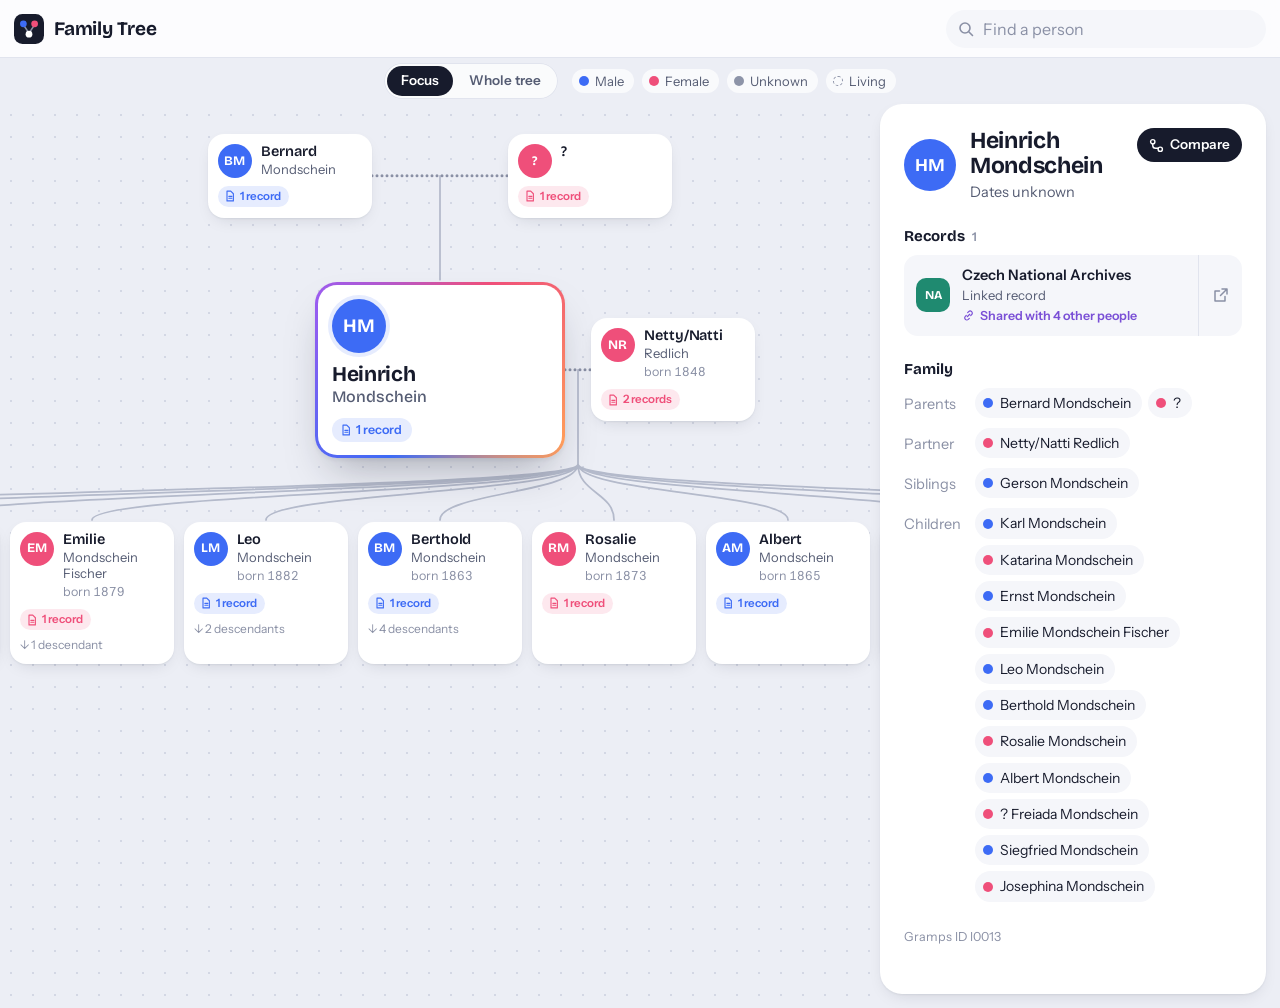
==== familytree-v2/index.html @ 8857d2f7 "Add family tree v2 with a whole-tree view at /familytree-v2 Copy of /familytree with a "Whole tree" " ====
<!DOCTYPE html>
<html lang="en">
<head>
<meta charset="utf-8">
<meta name="viewport" content="width=device-width, initial-scale=1, viewport-fit=cover">
<title>Family Tree</title>
<meta name="description" content="An interactive family tree.">
<meta name="robots" content="noindex">
<link rel="icon" href="data:image/svg+xml,%3Csvg xmlns=%27http://www.w3.org/2000/svg%27 viewBox=%270 0 4 4%27%3E%3Crect width=%274%27 height=%274%27 fill=%27%231d2826%27/%3E%3Ccircle cx=%271.2%27 cy=%271.2%27 r=%27.7%27 fill=%27%233d6bf5%27/%3E%3Ccircle cx=%272.8%27 cy=%271.2%27 r=%27.7%27 fill=%27%23ef4f7a%27/%3E%3Ccircle cx=%272%27 cy=%272.9%27 r=%27.7%27 fill=%27%23fff%27/%3E%3C/svg%3E">
<link rel="preconnect" href="https://fonts.googleapis.com">
<link rel="preconnect" href="https://fonts.gstatic.com" crossorigin>
<link href="https://fonts.googleapis.com/css2?family=Bricolage+Grotesque:opsz,wght@12..96,500..700&family=Instrument+Sans:wght@400;500;600&display=swap" rel="stylesheet">
<link rel="stylesheet" href="style.css?v=9">
</head>
<body>
<header class="bar">
  <button class="title" id="homeBtn" type="button" title="Back to the starting person">
    <svg class="logo" viewBox="0 0 32 32" aria-hidden="true">
      <rect width="32" height="32" rx="9" fill="#171b2c"/>
      <path d="M10 11.5 16 20.5 22 11.5" fill="none" stroke="#8a90a5" stroke-width="1.6" stroke-linecap="round"/>
      <circle cx="10" cy="10.5" r="3.6" fill="#3d6bf5"/><circle cx="22" cy="10.5" r="3.6" fill="#ef4f7a"/>
      <circle cx="16" cy="21.5" r="3.6" fill="#fff"/>
    </svg>
    <span class="title-text" id="siteTitle">Family Tree</span>
  </button>
  <div class="search">
    <label for="q" class="sr-only">Find a person</label>
    <svg viewBox="0 0 16 16" aria-hidden="true"><circle cx="7" cy="7" r="5" fill="none" stroke="currentColor" stroke-width="1.6"/><path d="m11 11 3.5 3.5" stroke="currentColor" stroke-width="1.6" stroke-linecap="round"/></svg>
    <input id="q" type="search" placeholder="Find a person" autocomplete="off" spellcheck="false">
    <ul id="results" class="results" role="listbox" hidden></ul>
  </div>
</header>

<div class="subbar">
<div class="views" role="group" aria-label="View">
  <button type="button" data-view="focus" aria-pressed="true">Focus</button>
  <button type="button" data-view="all" aria-pressed="false">Whole tree</button>
</div>
<div class="legend" aria-hidden="true">
  <span><i class="dot m"></i>Male</span>
  <span><i class="dot f"></i>Female</span>
  <span><i class="dot u"></i>Unknown</span>
  <span><i class="dot living"></i>Living</span>
</div>
</div>

<main class="layout">
  <div class="pick-banner" id="pickBanner" role="status" hidden></div>
  <section class="whole" id="wholeView" aria-label="Whole family tree">
    <svg id="wSvg" class="w-svg" role="group" aria-label="All people in the tree. Drag to move, pinch or use the buttons to zoom.">
      <defs>
        <linearGradient id="wGrad" x1="0" y1="0" x2="1" y2="1">
          <stop offset="0" stop-color="#3d6bf5"/><stop offset=".5" stop-color="#9a5cf0"/><stop offset="1" stop-color="#ef4f7a"/>
        </linearGradient>
      </defs>
      <g id="wLayer"></g>
    </svg>
    <div class="w-zoom">
      <button type="button" data-zoom="in" aria-label="Zoom in">+</button>
      <button type="button" data-zoom="out" aria-label="Zoom out">−</button>
      <button type="button" data-zoom="fit" aria-label="Show the whole tree">Fit</button>
    </div>
    <button type="button" class="rel-btn w-only" id="wOnly" hidden></button>
    <p class="w-hint" id="wHint" hidden></p>
  </section>
  <section class="stage" id="stage" aria-label="Family tree">
    <div class="rel-view" id="relView" aria-label="Relationship path">
      <div class="rel-bar" id="relBar"></div>
      <div class="rel-canvas" id="relCanvas"><svg class="wires" id="relWires" aria-hidden="true"></svg></div>
    </div>
    <div class="canvas" id="canvas">
      <svg class="wires" id="wires" aria-hidden="true"></svg>
      <div class="gen gp" id="rowGP"></div>
      <div class="gen par" id="rowP"></div>
      <div class="gen focus-row" id="rowF"></div>
      <div class="gen kids" id="rowC"></div>
    </div>
  </section>

  <aside class="sheet" id="sheet" aria-label="Person details">
    <button class="grip" id="grip" type="button" aria-expanded="false" aria-controls="sheetBody">
      <span class="grip-bar" aria-hidden="true"></span>
      <span class="sr-only">Show or hide details</span>
    </button>
    <div class="sheet-body" id="sheetBody"></div>
  </aside>
</main>

<div class="viewer-backdrop" id="vBackdrop"></div>
<section class="viewer" id="viewer" role="dialog" aria-modal="true" aria-labelledby="vName" aria-hidden="true">
  <div class="v-head">
    <div class="v-top">
      <div class="v-who"><strong id="vName"></strong><span id="vSub"></span></div>
      <a class="v-btn" id="vExt" target="_blank" rel="noopener noreferrer">
        <svg viewBox="0 0 16 16" aria-hidden="true"><path d="M9 2h5v5M14 2 7.5 8.5M12 9.5V14H2V4h4.5" fill="none" stroke="currentColor" stroke-width="1.5" stroke-linecap="round" stroke-linejoin="round"/></svg>
        <span>New tab</span>
      </a>
      <button class="v-btn icon" id="vClose" type="button" aria-label="Close record viewer">
        <svg viewBox="0 0 16 16" aria-hidden="true"><path d="m3.5 3.5 9 9m0-9-9 9" stroke="currentColor" stroke-width="1.7" stroke-linecap="round"/></svg>
      </button>
    </div>
    <div class="v-tabs" id="vTabs" role="tablist" aria-label="Records"></div>
  </div>
  <div class="v-shared" id="vShared" hidden></div>
  <div class="v-body" id="vBody"></div>
</section>

<noscript><p class="noscript">This family tree needs JavaScript to display.</p></noscript>
<script src="app.js?v=9"></script>
</body>
</html>
---- familytree-v2/style.css ----
:root {
  --bg: #eceef5;
  --dot: #d3d7e4;
  --surface: #ffffff;
  --surface-2: #f5f6fa;
  --ink: #171b2c;
  --ink-2: #555c73;
  --ink-3: #8a90a5;
  --line: #e1e4ee;
  --wire: #b4bacb;

  --male: #3d6bf5;
  --male-soft: #e6ecfe;
  --female: #ef4f7a;
  --female-soft: #fde8ee;
  --unknown: #8d94a8;
  --unknown-soft: #eceef3;
  --ring: conic-gradient(from 210deg, var(--male), #9a5cf0, var(--female), #ff9b5a, var(--male));

  --display: "Bricolage Grotesque", "Avenir Next", system-ui, sans-serif;
  --text: "Instrument Sans", "Helvetica Neue", system-ui, sans-serif;

  --col: 184px;
  --node-w: 124px;
  --gp-w: 88px;
  --focus-w: 176px;
  --row-gap: 46px;
  --bar-h: 58px;
  --peek: 156px;
  --r: 16px;
  --shadow: 0 1px 2px rgba(23,27,44,.06), 0 6px 18px -8px rgba(23,27,44,.18);
}
@media (min-width: 560px) {
  :root { --col: 260px; --node-w: 152px; --gp-w: 120px; --focus-w: 230px; --row-gap: 56px; }
}
@media (min-width: 1100px) {
  :root { --col: 300px; --node-w: 164px; --gp-w: 136px; --focus-w: 250px; --row-gap: 64px; }
}

* { box-sizing: border-box; }
html, body { height: 100%; }
body {
  margin: 0; overflow: hidden;
  background: var(--bg); color: var(--ink);
  font: 400 15.5px/1.45 var(--text);
  -webkit-font-smoothing: antialiased;
  -webkit-tap-highlight-color: transparent;
}
button { font: inherit; color: inherit; }
.sr-only { position: absolute; width: 1px; height: 1px; overflow: hidden; clip: rect(0 0 0 0); white-space: nowrap; }
:focus-visible { outline: 2px solid var(--male); outline-offset: 3px; }

/* ---------- top bar ---------- */
.bar {
  position: relative; z-index: 20; height: var(--bar-h);
  padding: 0 max(14px, env(safe-area-inset-right)) 0 max(14px, env(safe-area-inset-left));
  display: flex; align-items: center; gap: 14px;
  background: rgba(255,255,255,.82);
  backdrop-filter: saturate(1.4) blur(14px); -webkit-backdrop-filter: saturate(1.4) blur(14px);
  border-bottom: 1px solid var(--line);
}
.title { background: none; border: 0; padding: 4px 0; cursor: pointer; display: flex; align-items: center; gap: 10px; min-width: 0; }
.logo { flex: none; width: 30px; height: 30px; }
.title-text { font: 700 19px/1 var(--display); letter-spacing: -.01em; white-space: nowrap; overflow: hidden; text-overflow: ellipsis; }
.search { position: relative; margin-left: auto; width: min(320px, 50vw); }
.search svg { position: absolute; left: 12px; top: 50%; translate: 0 -50%; width: 16px; height: 16px; color: var(--ink-3); pointer-events: none; }
.search input {
  width: 100%; height: 38px; padding: 0 14px 0 36px;
  border: 1px solid transparent; border-radius: 999px;
  background: var(--surface-2); color: var(--ink);
  font: 400 16px var(--text);
  transition: border-color .15s, background .15s;
}
.search input::placeholder { color: var(--ink-3); }
.search input:focus { outline: none; border-color: var(--male); background: var(--surface); }
.results {
  position: absolute; right: 0; top: 46px; width: min(340px, 92vw);
  max-height: 60vh; overflow: auto; margin: 0; padding: 6px; list-style: none;
  background: var(--surface); border: 1px solid var(--line); border-radius: 14px;
  box-shadow: 0 18px 40px -12px rgba(23,27,44,.28);
}
.results li { padding: 8px 10px; border-radius: 10px; cursor: pointer; display: flex; align-items: center; gap: 10px; }
.results li[aria-selected="true"], .results li:hover { background: var(--surface-2); }
.results .yrs { margin-left: auto; color: var(--ink-3); font-size: 13.5px; font-variant-numeric: tabular-nums; }
.results .empty { color: var(--ink-3); cursor: default; }

.subbar {
  height: 46px; display: flex; align-items: center; gap: 14px;
  padding: 0 12px; overflow-x: auto; scrollbar-width: none; white-space: nowrap;
}
.subbar::-webkit-scrollbar { display: none; }
.views { flex: none; display: inline-flex; padding: 3px; gap: 2px; border-radius: 999px; background: rgba(255,255,255,.75); box-shadow: inset 0 0 0 1px var(--line); }
.views button {
  border: 0; background: none; cursor: pointer; height: 30px; padding: 0 14px; border-radius: 999px;
  font-size: 13.5px; font-weight: 600; color: var(--ink-2);
}
.views button[aria-pressed="true"] { background: var(--ink); color: #fff; }
.legend {
  display: flex; gap: 8px; flex-wrap: nowrap; margin-left: auto;
  font-size: 13px; color: var(--ink-2);
}
@media (min-width: 900px) { .legend { margin-left: 0; } .subbar { justify-content: center; } }
.legend span { display: inline-flex; align-items: center; gap: 6px; padding: 3px 10px 3px 7px; border-radius: 999px; background: rgba(255,255,255,.7); }

/* ---------- color dots (gender is color only) ---------- */
.dot { display: inline-block; flex: none; width: 10px; height: 10px; border-radius: 50%; background: var(--unknown); }
.dot.m { background: var(--male); }
.dot.f { background: var(--female); }
.dot.living { background: transparent; box-shadow: inset 0 0 0 1.5px var(--ink-3); outline: 1.5px dashed transparent; }
.dot.living.m { box-shadow: inset 0 0 0 1.5px var(--male); }
.dot.living.f { box-shadow: inset 0 0 0 1.5px var(--female); }
.legend .dot.living { box-shadow: none; border: 1.5px dashed var(--ink-3); }

/* ---------- layout ---------- */
.layout { position: relative; height: calc(100% - var(--bar-h) - 46px); }
.stage {
  position: absolute; inset: 0; overflow: auto; overscroll-behavior: contain;
  padding-bottom: var(--peek);
  background-image: radial-gradient(var(--dot) 1.2px, transparent 1.3px);
  background-size: 22px 22px;
}
.canvas {
  position: relative; width: max-content; min-width: 100%;
  padding: 26px 10px 44px;
  display: flex; flex-direction: column; align-items: center; gap: var(--row-gap);
}
@media (min-width: 560px) { .canvas { padding: 30px 24px 44px; } }
.wires { position: absolute; left: 0; top: 0; width: 100%; height: 100%; pointer-events: none; overflow: visible; }
.wires path { fill: none; stroke: var(--wire); stroke-width: 1.75; stroke-linecap: round; }
.wires path.couple { stroke: var(--ink-3); stroke-width: 2; stroke-dasharray: 0 5; stroke-width: 3; }

.gen { position: relative; z-index: 1; }
.gen:empty { display: none; }
.gp, .par { width: calc(2 * var(--col)); display: grid; grid-template-columns: 1fr 1fr; }
.gp > .side { display: flex; justify-content: center; gap: 6px; }
.par > .side { display: flex; justify-content: center; }
.focus-row { display: flex; justify-content: center; align-items: center; gap: 18px; }
.focus-row > .pad { display: none; }
.focus-row .spouses { display: flex; gap: 12px; }
.focus-row .spouses:empty { display: none; }
@media (min-width: 560px) {
  .focus-row { display: grid; grid-template-columns: 1fr auto 1fr; width: 100%; max-width: calc(2 * var(--col) + 180px); column-gap: 26px; }
  .focus-row > .pad { display: block; }
  .focus-row .spouses, .focus-row .spouses:empty { display: flex; justify-self: start; }
}
.kids { display: flex; gap: 10px; justify-content: center; }
.kids .group { display: flex; gap: 10px; }
.kids .group + .group { margin-left: 22px; }
.row-label { position: absolute; left: 4px; top: -24px; font-size: 12.5px; color: var(--ink-3); white-space: nowrap; }

/* ---------- person cards ---------- */
.node {
  --c: var(--unknown); --c-soft: var(--unknown-soft);
  position: relative; width: var(--node-w);
  padding: 10px 10px 11px;
  display: grid; grid-template-columns: auto 1fr; column-gap: 9px; align-items: start; align-content: start;
  background: var(--surface); text-align: left; cursor: pointer;
  border: 0; border-radius: var(--r);
  box-shadow: var(--shadow);
  transition: transform .18s, box-shadow .18s, opacity .3s ease .1s;
}
.node.m { --c: var(--male); --c-soft: var(--male-soft); }
.node.f { --c: var(--female); --c-soft: var(--female-soft); }
.node:hover { transform: translateY(-2px); box-shadow: 0 2px 4px rgba(23,27,44,.06), 0 14px 28px -10px rgba(23,27,44,.28); }
.node:active { transform: translateY(0); }

.av {
  grid-row: span 3; width: 34px; height: 34px; border-radius: 50%;
  display: grid; place-items: center;
  background: var(--c); color: #fff;
  font: 700 13px/1 var(--display); letter-spacing: .02em;
}
.node .given { font: 600 14.5px/1.15 var(--display); letter-spacing: -.005em; overflow-wrap: break-word; min-width: 0; }
.node .sur { font-size: 13px; color: var(--ink-2); line-height: 1.25; overflow-wrap: break-word; min-width: 0; }
.node .yrs { font-size: 12.5px; color: var(--ink-3); font-variant-numeric: tabular-nums; margin-top: 2px; }
.node .badge {
  grid-column: 1 / -1; justify-self: start; margin-top: 8px;
  display: inline-flex; align-items: center; gap: 4px;
  padding: 2px 8px 2px 6px; border-radius: 999px;
  background: var(--c-soft); color: var(--c);
  font-size: 11.5px; font-weight: 600;
}
.node .badge { white-space: nowrap; }
.node .badge svg { width: 12px; height: 12px; }

.node.living { background: rgba(255,255,255,.55); box-shadow: inset 0 0 0 1.5px var(--line); }
.node.living .av { background: transparent; color: var(--c); box-shadow: inset 0 0 0 2px var(--c); outline: 2px dashed var(--surface); outline-offset: -2px; }
.node.living .given { color: var(--ink-2); font-weight: 500; }

/* phones: avatar sits above the name so names get the full width */
@media (max-width: 559px) {
  .node { grid-template-columns: 1fr; padding: 10px 10px 11px; }
  .node .av { grid-row: auto; width: 28px; height: 28px; font-size: 11.5px; margin-bottom: 7px; }
}

/* grandparents: compact, avatar on top */
.gp .node { width: var(--gp-w); grid-template-columns: 1fr; padding: 9px 9px 10px; border-radius: 14px; }
.gp .node .av { grid-row: auto; width: 26px; height: 26px; font-size: 11px; margin-bottom: 6px; }
.gp .node .given { font-size: 13px; }
.gp .node .sur { font-size: 12px; white-space: nowrap; overflow: hidden; text-overflow: ellipsis; }
.gp .node .yrs { font-size: 11.5px; }
.gp .node .badge { display: none; }

.ghost {
  width: var(--gp-w); min-height: 74px; display: grid; place-items: center;
  border: 1.5px dashed var(--wire); border-radius: 14px;
  font-size: 12.5px; color: var(--ink-3);
}
.par .ghost { width: var(--node-w); min-height: 60px; border-radius: var(--r); }

/* the focused person: gradient ring, large avatar */
.node.focus {
  width: var(--focus-w); padding: 14px 14px 13px; border-radius: 22px;
  border: 3px solid transparent;
  background: linear-gradient(var(--surface), var(--surface)) padding-box, var(--ring) border-box;
  grid-template-columns: 1fr; text-align: left;
  box-shadow: 0 2px 4px rgba(23,27,44,.06), 0 22px 44px -16px rgba(23,27,44,.35);
}
.node.focus:hover { transform: none; }
.node.focus .av { grid-row: auto; width: 54px; height: 54px; font-size: 19px; margin-bottom: 10px; box-shadow: 0 0 0 4px var(--c-soft); }
.node.focus.living .av { box-shadow: inset 0 0 0 2.5px var(--c), 0 0 0 4px var(--c-soft); }
.node.focus .given { font-size: 21px; font-weight: 700; letter-spacing: -.015em; line-height: 1.1; }
.node.focus .sur { font: 500 16px var(--display); color: var(--ink-2); margin-top: 1px; }
.node.focus .yrs { font-size: 14px; margin-top: 6px; }
.node.focus .badge { font-size: 12.5px; padding: 3px 10px 3px 8px; margin-top: 12px; }
.node.focus.living { background: linear-gradient(var(--surface), var(--surface)) padding-box, var(--ring) border-box; box-shadow: 0 22px 44px -16px rgba(23,27,44,.35); }

/* ---------- details sheet ---------- */
.sheet {
  position: fixed; left: 0; right: 0; bottom: 0; z-index: 15;
  height: var(--peek);
  background: var(--surface);
  box-shadow: 0 -12px 40px -10px rgba(23,27,44,.28);
  border-radius: 22px 22px 0 0;
  display: flex; flex-direction: column;
  transition: height .3s cubic-bezier(.2,.8,.2,1);
  padding-bottom: env(safe-area-inset-bottom);
}
.sheet.open { height: min(80vh, calc(100% - 90px)); }
.grip { flex: none; height: 24px; border: 0; background: none; cursor: pointer; display: grid; place-items: center; }
.grip-bar { width: 40px; height: 5px; border-radius: 3px; background: var(--line); }
.sheet-body { flex: 1; overflow: auto; padding: 0 20px 30px; overscroll-behavior: contain; }
.sheet:not(.open) .sheet-body { overflow: hidden; }

.who { display: flex; align-items: center; gap: 14px; cursor: pointer; }
.who .av { width: 52px; height: 52px; font-size: 18px; flex: none; }
.who .av.living { background: transparent; color: var(--c); box-shadow: inset 0 0 0 2px var(--c); }
.who h1 { margin: 0; font: 700 23px/1.1 var(--display); letter-spacing: -.015em; }
.who .nick { font-size: 14.5px; color: var(--ink-2); }
.lifespan { margin: 3px 0 0; color: var(--ink-2); font-size: 14.5px; font-variant-numeric: tabular-nums; }
.peek-hint { margin: 12px 0 0; display: inline-flex; align-items: center; gap: 6px; font-size: 13.5px; font-weight: 600; color: var(--male); }
.peek-hint svg { width: 15px; height: 15px; }
.sheet.open .peek-hint { display: none; }

.facts { margin: 18px 0 0; padding: 12px 14px; display: grid; grid-template-columns: auto 1fr; gap: 6px 14px; font-size: 14.5px; background: var(--surface-2); border-radius: 14px; }
.facts dt { color: var(--ink-3); }
.facts dd { margin: 0; }

.sheet h2 { margin: 24px 0 10px; font: 700 15px var(--display); letter-spacing: -.005em; display: flex; align-items: baseline; gap: 8px; }
.sheet h2 .count { font: 600 12px var(--text); color: var(--ink-3); }

.records { list-style: none; margin: 0; padding: 0; display: grid; gap: 8px; }
.rec { display: flex; align-items: stretch; border-radius: 14px; background: var(--surface-2); overflow: hidden; }
.rec-open {
  flex: 1; min-width: 0; display: flex; align-items: center; gap: 12px;
  padding: 10px 12px; border: 0; background: none; cursor: pointer; text-align: left;
}
.rec-open:hover { background: #eceef6; }
.site-badge {
  flex: none; width: 34px; height: 34px; border-radius: 10px;
  display: grid; place-items: center; font: 700 12px var(--display); color: #fff;
}
.rec-text { min-width: 0; display: flex; flex-direction: column; }
.rec .site { font-weight: 600; font-size: 14.5px; }
.rec .ctx { font-size: 13px; color: var(--ink-2); white-space: nowrap; overflow: hidden; text-overflow: ellipsis; }
.rec-ext { flex: none; width: 44px; display: grid; place-items: center; color: var(--ink-3); border-left: 1px solid var(--line); }
.rec-ext:hover { color: var(--ink); background: #eceef6; }
.rec-ext svg { width: 16px; height: 16px; }

.notes { margin: 0; padding: 0; list-style: none; display: grid; gap: 8px; }
.notes li { white-space: pre-line; font-size: 14.5px; color: var(--ink-2); padding: 10px 12px; background: var(--surface-2); border-radius: 12px; }

.kin { display: grid; grid-template-columns: auto 1fr; gap: 10px 14px; margin: 0; font-size: 14.5px; }
.kin dt { color: var(--ink-3); padding-top: 6px; }
.kin dd { margin: 0; display: flex; flex-wrap: wrap; gap: 6px; }
.chip {
  display: inline-flex; align-items: center; gap: 7px;
  padding: 5px 11px 5px 8px; border: 0; border-radius: 999px;
  background: var(--surface-2); cursor: pointer; font-size: 14px;
}
.chip:hover { background: #e3e6f0; }
.chip.living { color: var(--ink-2); background: transparent; box-shadow: inset 0 0 0 1px var(--line); }

.private-note { margin: 16px 0 0; padding: 12px 14px; background: var(--surface-2); border-radius: 12px; color: var(--ink-2); font-size: 14.5px; }
.foot { margin-top: 26px; font-size: 12.5px; color: var(--ink-3); }

@media (min-width: 900px) {
  :root { --peek: 0px; }
  .layout { display: grid; grid-template-columns: 1fr 400px; }
  .stage { position: relative; inset: auto; padding-bottom: 0; }
  .sheet, .sheet.open {
    position: relative; height: auto; margin: 0 14px 14px 0; border-radius: 22px;
    box-shadow: var(--shadow); transition: none;
  }
  .grip, .peek-hint { display: none; }
  .sheet-body, .sheet:not(.open) .sheet-body { overflow: auto; padding: 24px 24px 36px; }
  .who { cursor: default; }
}

/* ---------- record viewer ---------- */
.viewer-backdrop {
  position: fixed; inset: 0; z-index: 40; background: rgba(23,27,44,.38);
  opacity: 0; pointer-events: none; transition: opacity .25s;
}
.viewer-backdrop.show { opacity: 1; pointer-events: auto; }
.viewer {
  position: fixed; z-index: 41; top: 0; right: 0; bottom: 0;
  width: min(1040px, calc(100vw - 96px));
  background: var(--surface); display: flex; flex-direction: column;
  box-shadow: -30px 0 60px -20px rgba(23,27,44,.4);
  transform: translateX(104%); transition: transform .34s cubic-bezier(.2,.8,.2,1);
  visibility: hidden;
}
.viewer.show { transform: none; visibility: visible; }
@media (max-width: 720px) { .viewer { width: 100vw; } }

.v-head { flex: none; padding: 12px 14px 0 18px; border-bottom: 1px solid var(--line); }
.v-top { display: flex; align-items: center; gap: 12px; min-height: 40px; }
.v-who { min-width: 0; flex: 1; }
.v-who strong { display: block; font: 700 17px/1.15 var(--display); white-space: nowrap; overflow: hidden; text-overflow: ellipsis; }
.v-who span { font-size: 13px; color: var(--ink-2); }
.v-btn {
  flex: none; height: 36px; padding: 0 12px; border-radius: 999px; border: 0;
  display: inline-flex; align-items: center; gap: 6px;
  background: var(--surface-2); color: var(--ink); text-decoration: none; font-size: 14px; font-weight: 500; cursor: pointer;
}
.v-btn:hover { background: #e3e6f0; }
.v-btn svg { width: 16px; height: 16px; }
.v-btn.icon { width: 36px; padding: 0; justify-content: center; }
.v-tabs { display: flex; gap: 6px; overflow-x: auto; padding: 12px 0 12px; scrollbar-width: none; }
.v-tabs::-webkit-scrollbar { display: none; }
.v-tab {
  flex: none; display: inline-flex; align-items: center; gap: 8px; max-width: 260px;
  padding: 6px 12px 6px 6px; border-radius: 999px; border: 0; cursor: pointer;
  background: var(--surface-2); font-size: 13.5px; color: var(--ink-2);
}
.v-tab .site-badge { width: 24px; height: 24px; border-radius: 50%; font-size: 10px; }
.v-tab span:last-child { white-space: nowrap; overflow: hidden; text-overflow: ellipsis; }
.v-tab[aria-selected="true"] { background: var(--ink); color: #fff; }
.v-body { position: relative; flex: 1; background: var(--surface-2); }
.v-body iframe { position: absolute; inset: 0; width: 100%; height: 100%; border: 0; background: #fff; }
.v-loading {
  position: absolute; inset: 0; display: grid; place-items: center; color: var(--ink-3); font-size: 14px;
}
.v-loading::before {
  content: ""; width: 28px; height: 28px; margin-bottom: 40px; border-radius: 50%;
  border: 3px solid var(--line); border-top-color: var(--male);
  animation: spin .8s linear infinite;
}
@keyframes spin { to { transform: rotate(360deg); } }
.v-fallback {
  position: absolute; inset: 0; display: grid; place-content: center; justify-items: center; gap: 14px;
  padding: 24px; text-align: center;
}
.v-fallback .site-badge { width: 56px; height: 56px; border-radius: 16px; font-size: 18px; }
.v-fallback h3 { margin: 0; font: 700 20px var(--display); }
.v-fallback p { margin: 0; max-width: 40ch; color: var(--ink-2); }
.v-fallback .v-btn { height: 42px; padding: 0 18px; background: var(--ink); color: #fff; }
.v-fallback .v-btn:hover { background: #2b3047; }

/* ---------- relationship between two people ---------- */
.who .rel-start {
  margin-left: auto; align-self: flex-start; flex: none;
  display: inline-flex; align-items: center; gap: 6px;
  height: 34px; padding: 0 12px; border: 0; border-radius: 999px; cursor: pointer;
  background: var(--ink); color: #fff; font-size: 13.5px; font-weight: 600;
}
.who .rel-start:hover { background: #2b3047; }
.who .rel-start svg { width: 15px; height: 15px; }

.pick-banner {
  position: absolute; top: 10px; left: 50%; translate: -50% 0; z-index: 30;
  width: min(560px, calc(100vw - 24px));
  display: flex; align-items: center; gap: 12px;
  padding: 10px 10px 10px 16px; border-radius: 16px;
  background: var(--ink); color: #fff; font-size: 14.5px;
  box-shadow: 0 16px 36px -14px rgba(23,27,44,.55);
}
.pick-banner[hidden] { display: none; }
.pick-banner span { flex: 1; }
.pick-banner .rel-btn { background: rgba(255,255,255,.14); color: #fff; }
.pick-banner .rel-btn:hover { background: rgba(255,255,255,.24); }
@media (min-width: 900px) { .pick-banner { left: calc((100% - 414px) / 2); } }

.rel-view { display: none; }
body.rel-mode .rel-view { display: block; }
body.rel-mode .canvas { display: none; }
.rel-bar { position: sticky; top: 0; left: 0; z-index: 4; width: fit-content; display: flex; gap: 8px; padding: 12px 12px 0; }
.rel-btn {
  display: inline-flex; align-items: center; gap: 6px; height: 34px; padding: 0 13px;
  border: 0; border-radius: 999px; cursor: pointer;
  background: var(--surface); color: var(--ink); font-size: 14px; font-weight: 500;
  box-shadow: var(--shadow);
}
.rel-btn:hover { background: var(--surface-2); }
.rel-btn svg { width: 15px; height: 15px; }
.rel-canvas {
  position: relative; display: grid; gap: var(--row-gap) 22px;
  justify-content: center; align-items: center; justify-items: center; column-gap: 34px;
  width: max-content; min-width: 100%; padding: 28px 16px 48px;
}
.rel-canvas .node { position: relative; z-index: 1; }
.rel-canvas .node.endpoint {
  border: 2.5px solid transparent;
  background: linear-gradient(var(--surface), var(--surface)) padding-box, var(--ring) border-box;
}
.end-tag {
  position: absolute; top: -11px; left: -9px; z-index: 2;
  width: 24px; height: 24px; border-radius: 50%; display: grid; place-items: center;
  background: var(--ink); color: #fff; font: 700 12px/1 var(--display);
  box-shadow: 0 0 0 3px var(--bg);
}
.rel-canvas .wires path.rel-path { stroke: url(#relGrad); stroke-width: 3.5; }
.rel-canvas .wires path.rel-dots { stroke: #9a5cf0; stroke-width: 3.5; stroke-dasharray: 0 7; }
.rel-empty { padding: 60px 24px; max-width: 46ch; text-align: center; color: var(--ink-2); }

.rel-who { align-items: flex-start; }
.pair { display: flex; flex: none; }
.pair .av { width: 40px; height: 40px; font-size: 14px; box-shadow: 0 0 0 3px var(--surface); }
.pair .av.living { box-shadow: inset 0 0 0 2px var(--c), 0 0 0 3px var(--surface); background: var(--surface); }
.pair .av + .av { margin-left: -12px; }
.eyebrow { margin: 0 0 2px; font-size: 13px; color: var(--ink-3); }
.rel-title { font: 700 22px/1.15 var(--display) !important; letter-spacing: -.015em; }
.rel-sentence { margin: 16px 0 0; font-size: 15.5px; }
.rel-sentence.muted { margin-top: 6px; color: var(--ink-2); font-size: 14.5px; }
.rel-common { margin: 14px 0 0; padding: 10px 14px; background: var(--surface-2); border-radius: 12px; font-size: 14px; color: var(--ink-2); }
.steps { margin: 0; padding: 0; list-style: none; counter-reset: s; display: grid; gap: 6px; }
.steps li { counter-increment: s; display: flex; align-items: flex-start; gap: 4px 8px; font-size: 14px; color: var(--ink-2); }
.steps li::before {
  content: counter(s); width: 22px; height: 22px; flex: none; border-radius: 50%;
  display: grid; place-items: center; background: var(--surface-2); color: var(--ink-3); font-size: 12px; font-weight: 600;
}
.steps li > span { flex: 1; min-width: 0; color: var(--ink-2); }
.chip.plain { display: inline; padding: 0; background: none; border-radius: 0; font: inherit; font-weight: 600; color: var(--ink); text-decoration: underline; text-decoration-color: var(--line); text-underline-offset: 3px; }
.chip.plain:hover { background: none; text-decoration-color: var(--ink-3); }
.rel-actions { margin-top: 22px; display: flex; flex-wrap: wrap; gap: 6px; }

/* ---------- motion ---------- */
.canvas.entering .node:not(.keep), .canvas.entering .ghost,
.canvas.entering .row-label, .canvas.entering .wires { opacity: 0; }
.ghost, .row-label, .wires { transition: opacity .3s ease .1s; }
@media (prefers-reduced-motion: reduce) {
  *, *::before, *::after { transition: none !important; animation: none !important; }
}
.noscript { padding: 24px; }
@media (max-width: 559px) {
  .rel-canvas { column-gap: 10px; padding: 26px 8px 40px; }
  .rel-canvas .node { width: 106px; }
}

.node.living .av { font-size: 10.5px; letter-spacing: 0; }
.node.focus.living .av { font-size: 18px; }

/* ---------- shared records ---------- */
.shared-line {
  display: inline-flex; align-items: center; gap: 5px; margin-top: 3px;
  font-size: 12.5px; font-weight: 600; color: #7a4fd6;
}
.shared-line svg { width: 13px; height: 13px; flex: none; align-self: flex-start; margin-top: 2px; }
.rec .shared-line { white-space: normal; }
.v-tab .tab-shared { display: inline-flex; flex: none; }
.v-tab .tab-shared svg { width: 13px; height: 13px; }
.v-shared {
  flex: none; padding: 12px 18px 14px; border-bottom: 1px solid var(--line);
  background: linear-gradient(90deg, rgba(61,107,245,.06), rgba(239,79,122,.06));
}
.v-shared[hidden] { display: none; }
.vs-title { margin: 0 0 8px; display: flex; align-items: center; gap: 6px; font-size: 13.5px; font-weight: 600; color: #7a4fd6; }
.vs-title svg { width: 15px; height: 15px; }
.vs-people { display: flex; flex-wrap: wrap; gap: 6px; }
.vs-people .chip { background: var(--surface); box-shadow: inset 0 0 0 1px var(--line); }
.vs-rel { color: var(--ink-3); font-size: 13px; }
.vs-why { margin: 8px 0 0; font-size: 13.5px; color: var(--ink-2); max-width: 75ch; }
@media (max-width: 720px) { .v-shared { max-height: 34vh; overflow: auto; } }

/* ---------- descendant count on child cards ---------- */
.node .desc { grid-column: 1 / -1; margin-top: 6px; font-size: 12px; color: var(--ink-3); }
.node .desc::before { content: "↓ "; }

/* ---------- whole tree view ---------- */
.whole { display: none; position: absolute; inset: 0; overflow: hidden;
  background-image: radial-gradient(var(--dot) 1.2px, transparent 1.3px); background-size: 22px 22px; }
body.whole-mode .whole { display: block; }
body.whole-mode .stage { display: none; }
@media (min-width: 900px) {
  .stage, .whole { grid-area: 1 / 1; }
  .whole { position: relative; inset: auto; }
}
.w-svg { width: 100%; height: 100%; display: block; touch-action: none; cursor: grab; user-select: none; -webkit-user-select: none; }
.w-svg:active { cursor: grabbing; }
.w-edges path { fill: none; stroke: var(--wire); stroke-width: 1.6; vector-effect: non-scaling-stroke; }
.w-fam { fill: var(--surface); stroke: var(--wire); stroke-width: 1.6; }
.w-node { cursor: pointer; }
.w-node:focus { outline: none; }
.w-node:focus-visible .w-card { stroke: var(--male); stroke-width: 2; }
.w-card { fill: var(--surface); stroke: var(--line); stroke-width: 1; filter: drop-shadow(0 2px 4px rgba(23,27,44,.08)); }
.w-node.living .w-card { fill: #f7f8fb; stroke: var(--wire); stroke-dasharray: 4 3; }
.w-av { fill: var(--unknown); }
.w-node.m .w-av { fill: var(--male); }
.w-node.f .w-av { fill: var(--female); }
.w-node.living .w-av { fill: var(--surface); stroke-width: 2; stroke: var(--unknown); stroke-dasharray: 3 2.5; }
.w-node.living.m .w-av { stroke: var(--male); }
.w-node.living.f .w-av { stroke: var(--female); }
.w-ini { font: 700 11px var(--display); fill: #fff; pointer-events: none; }
.w-node.living .w-ini { fill: var(--ink-2); }
.w-name { font: 600 14px var(--display); fill: var(--ink); pointer-events: none; }
.w-sub { font: 400 12px var(--text); fill: var(--ink-3); pointer-events: none; }
.w-node:hover .w-card { stroke: var(--ink-3); }

/* selection: everything else fades back */
.w-svg .w-node, .w-svg .w-edges path, .w-svg .w-fam { transition: opacity .25s; }
.w-svg.has-sel .w-node:not(.hi), .w-svg.has-sel .w-fam:not(.hi), .w-svg.has-sel .w-edges path:not(.hi) { opacity: .22; }
.w-svg.has-sel .w-edges path.hi { stroke: #8a5cf0; stroke-width: 3; }
.w-svg.has-sel .w-fam.hi { fill: #8a5cf0; stroke: #8a5cf0; }
.w-node.sel .w-card { stroke: #8a5cf0; stroke-width: 3; }

.w-zoom { position: absolute; right: 14px; top: 14px; display: flex; flex-direction: column; gap: 6px; z-index: 3; }
.w-zoom button {
  width: 40px; height: 40px; border: 0; border-radius: 12px; cursor: pointer;
  background: var(--surface); box-shadow: var(--shadow); font: 600 18px var(--text); color: var(--ink);
}
.w-zoom button[data-zoom="fit"] { font-size: 12.5px; }
.w-zoom button:hover { background: var(--surface-2); }
.w-hint { position: absolute; left: 50%; top: 40%; translate: -50% 0; margin: 0; padding: 10px 16px; border-radius: 12px; background: var(--surface); box-shadow: var(--shadow); color: var(--ink-2); font-size: 14px; }
.w-hint[hidden] { display: none; }
.whole-note { margin: 14px 0 0; font-size: 14px; color: var(--ink-2); }
.rel-btn.whole-back { margin-top: 12px; box-shadow: inset 0 0 0 1px var(--line); }
.w-only { position: absolute; left: 14px; top: 14px; z-index: 3; }
.w-only[hidden] { display: none; }
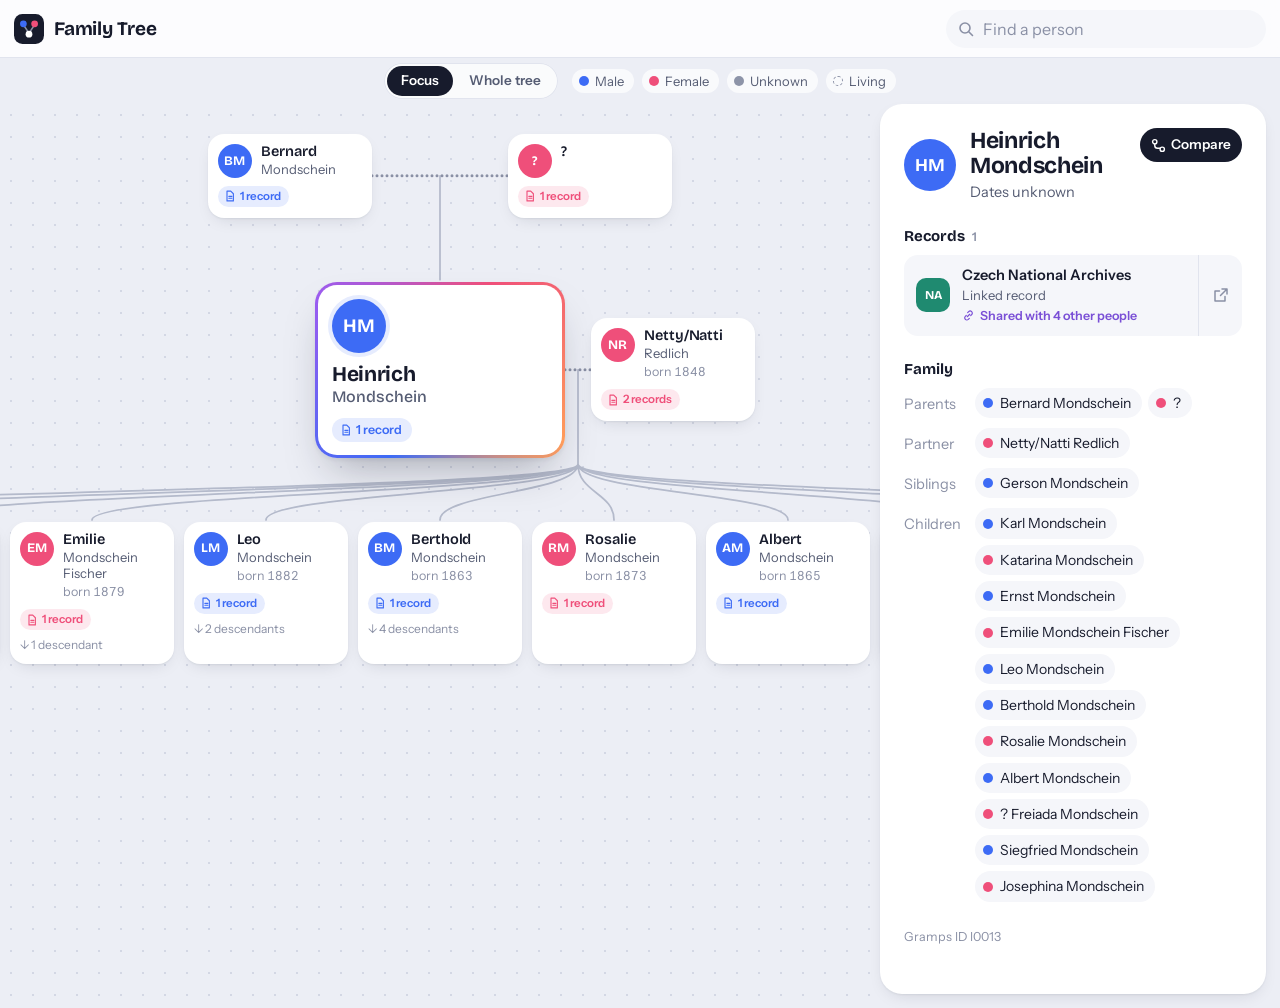
==== commit 190935cf: "Family tree v2: close button on the details panel in Whole tree In the whole-tree view the details p" ====
--- a/familytree-v2/index.html
+++ b/familytree-v2/index.html
@@ -10,7 +10,7 @@
 <link rel="preconnect" href="https://fonts.googleapis.com">
 <link rel="preconnect" href="https://fonts.gstatic.com" crossorigin>
 <link href="https://fonts.googleapis.com/css2?family=Bricolage+Grotesque:opsz,wght@12..96,500..700&family=Instrument+Sans:wght@400;500;600&display=swap" rel="stylesheet">
-<link rel="stylesheet" href="style.css?v=9">
+<link rel="stylesheet" href="style.css?v=13">
 </head>
 <body>
 <header class="bar">
@@ -106,6 +106,6 @@
 </section>
 
 <noscript><p class="noscript">This family tree needs JavaScript to display.</p></noscript>
-<script src="app.js?v=9"></script>
+<script src="app.js?v=15"></script>
 </body>
 </html>
--- a/familytree-v2/style.css
+++ b/familytree-v2/style.css
@@ -519,8 +519,8 @@
 
 /* selection: everything else fades back */
 .w-svg .w-node, .w-svg .w-edges path, .w-svg .w-fam { transition: opacity .25s; }
-.w-svg.has-sel .w-node:not(.hi), .w-svg.has-sel .w-fam:not(.hi), .w-svg.has-sel .w-edges path:not(.hi) { opacity: .22; }
-.w-svg.has-sel .w-edges path.hi { stroke: #8a5cf0; stroke-width: 3; }
+/* nothing fades: the selected line is drawn thicker and in purple on top */
+.w-svg.has-sel .w-edges path.hi { stroke: #8a5cf0; stroke-width: 3.5; }
 .w-svg.has-sel .w-fam.hi { fill: #8a5cf0; stroke: #8a5cf0; }
 .w-node.sel .w-card { stroke: #8a5cf0; stroke-width: 3; }
 
@@ -537,3 +537,27 @@
 .rel-btn.whole-back { margin-top: 12px; box-shadow: inset 0 0 0 1px var(--line); }
 .w-only { position: absolute; left: 14px; top: 14px; z-index: 3; }
 .w-only[hidden] { display: none; }
+
+/* details panel: close button, and no panel in the whole tree when nobody is selected */
+.sheet-close {
+  flex: none; align-self: flex-start; width: 34px; height: 34px; border: 0; border-radius: 50%; cursor: pointer;
+  display: grid; place-items: center; background: var(--surface-2); color: var(--ink-2);
+}
+.who .rel-start + .sheet-close { margin-left: -6px; }
+.who > .sheet-close:first-of-type:not(.rel-start + .sheet-close) { margin-left: auto; }
+.sheet-close:hover { background: #e3e6f0; color: var(--ink); }
+.sheet-close svg { width: 15px; height: 15px; }
+.who > div { min-width: 0; }
+.who .rel-start { gap: 5px; padding: 0 11px; }
+body.no-sheet .sheet { display: none; }
+@media (min-width: 900px) {
+  body.no-sheet .layout { grid-template-columns: 1fr; }
+}
+.whole-actions { display: flex; flex-wrap: wrap; gap: 8px; align-items: center; margin-top: 12px; }
+.whole-actions .rel-start {
+  display: inline-flex; align-items: center; gap: 6px; height: 36px; padding: 0 14px; border: 0; border-radius: 999px; cursor: pointer;
+  background: var(--ink); color: #fff; font-size: 14px; font-weight: 600;
+}
+.whole-actions .rel-start svg { width: 15px; height: 15px; }
+.whole-actions .whole-back { margin-top: 0; height: 36px; }
+.who > .sheet-close { margin-left: auto; }
